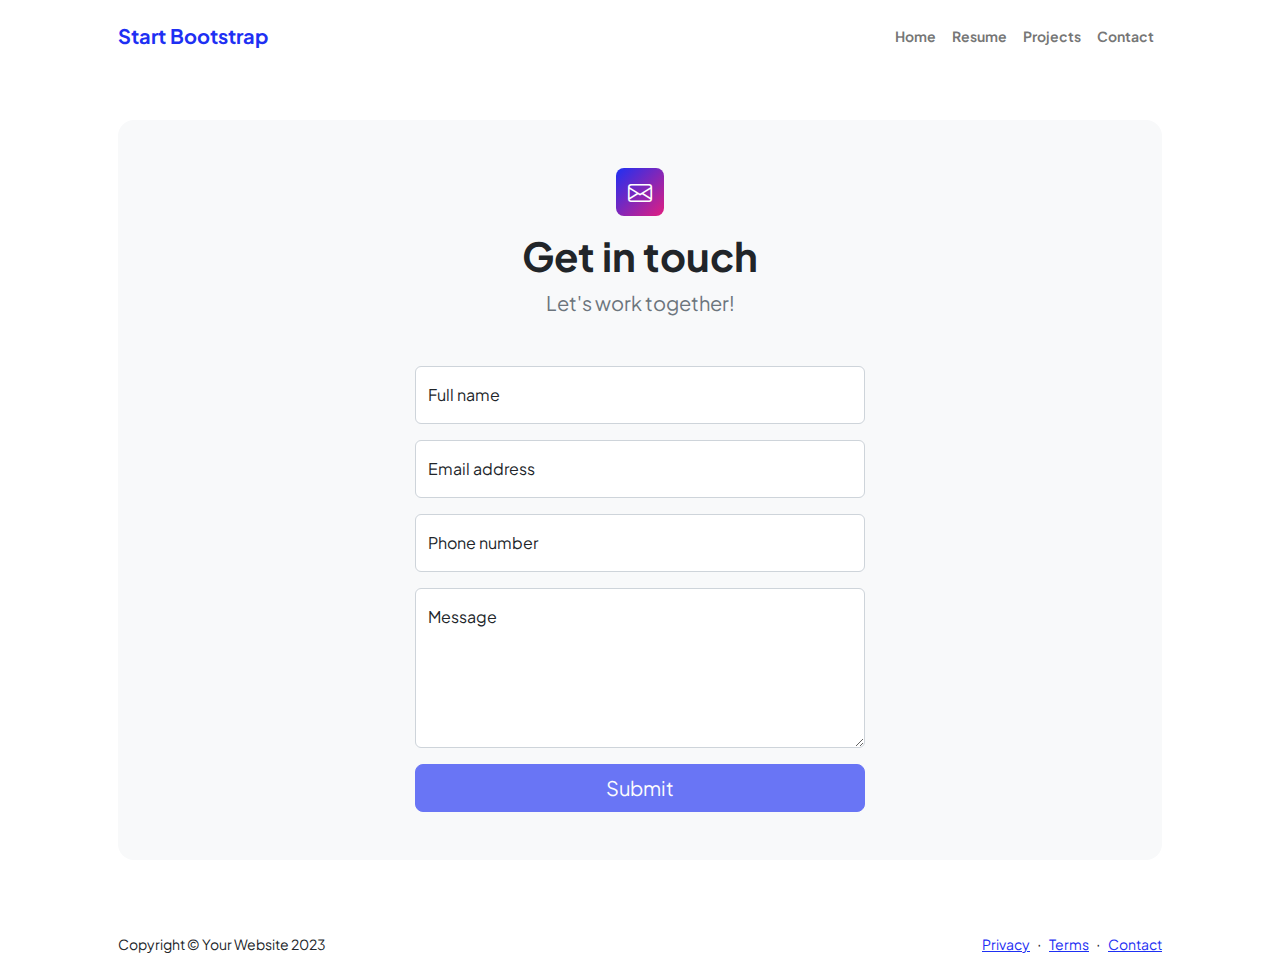
==== contact.html @ dffd6a07 "Add files via upload" ====
<!DOCTYPE html>
<html lang="en">
    <head>
        <meta charset="utf-8" />
        <meta name="viewport" content="width=device-width, initial-scale=1, shrink-to-fit=no" />
        <meta name="description" content />
        <meta name="author" content />
        <title>Modern Business - Start Bootstrap Template</title>
        <!-- Favicon-->
        <link rel="icon" type="image/x-icon" href="assets/favicon.ico" />
        <!-- Custom Google font-->
        <link rel="preconnect" href="https://fonts.googleapis.com" />
        <link rel="preconnect" href="https://fonts.gstatic.com" crossorigin />
        <link href="https://fonts.googleapis.com/css2?family=Plus+Jakarta+Sans:wght@100;200;300;400;500;600;700;800;900&amp;display=swap" rel="stylesheet" />
        <!-- Bootstrap icons-->
        <link href="https://cdn.jsdelivr.net/npm/bootstrap-icons@1.8.1/font/bootstrap-icons.css" rel="stylesheet" />
        <!-- Core theme CSS (includes Bootstrap)-->
        <link href="css/styles.css" rel="stylesheet" />
    </head>
    <body class="d-flex flex-column">
        <main class="flex-shrink-0">
            <!-- Navigation-->
            <nav class="navbar navbar-expand-lg navbar-light bg-white py-3">
                <div class="container px-5">
                    <a class="navbar-brand" href="index.html"><span class="fw-bolder text-primary">Start Bootstrap</span></a>
                    <button class="navbar-toggler" type="button" data-bs-toggle="collapse" data-bs-target="#navbarSupportedContent" aria-controls="navbarSupportedContent" aria-expanded="false" aria-label="Toggle navigation"><span class="navbar-toggler-icon"></span></button>
                    <div class="collapse navbar-collapse" id="navbarSupportedContent">
                        <ul class="navbar-nav ms-auto mb-2 mb-lg-0 small fw-bolder">
                            <li class="nav-item"><a class="nav-link" href="index.html">Home</a></li>
                            <li class="nav-item"><a class="nav-link" href="resume.html">Resume</a></li>
                            <li class="nav-item"><a class="nav-link" href="projects.html">Projects</a></li>
                            <li class="nav-item"><a class="nav-link" href="contact.html">Contact</a></li>
                        </ul>
                    </div>
                </div>
            </nav>
            <!-- Page content-->
            <section class="py-5">
                <div class="container px-5">
                    <!-- Contact form-->
                    <div class="bg-light rounded-4 py-5 px-4 px-md-5">
                        <div class="text-center mb-5">
                            <div class="feature bg-primary bg-gradient-primary-to-secondary text-white rounded-3 mb-3"><i class="bi bi-envelope"></i></div>
                            <h1 class="fw-bolder">Get in touch</h1>
                            <p class="lead fw-normal text-muted mb-0">Let's work together!</p>
                        </div>
                        <div class="row gx-5 justify-content-center">
                            <div class="col-lg-8 col-xl-6">
                                <!-- * * * * * * * * * * * * * * *-->
                                <!-- * * SB Forms Contact Form * *-->
                                <!-- * * * * * * * * * * * * * * *-->
                                <!-- This form is pre-integrated with SB Forms.-->
                                <!-- To make this form functional, sign up at-->
                                <!-- https://startbootstrap.com/solution/contact-forms-->
                                <!-- to get an API token!-->
                                <form id="contactForm" data-sb-form-api-token="API_TOKEN">
                                    <!-- Name input-->
                                    <div class="form-floating mb-3">
                                        <input class="form-control" id="name" type="text" placeholder="Enter your name..." data-sb-validations="required" />
                                        <label for="name">Full name</label>
                                        <div class="invalid-feedback" data-sb-feedback="name:required">A name is required.</div>
                                    </div>
                                    <!-- Email address input-->
                                    <div class="form-floating mb-3">
                                        <input class="form-control" id="email" type="email" placeholder="name@example.com" data-sb-validations="required,email" />
                                        <label for="email">Email address</label>
                                        <div class="invalid-feedback" data-sb-feedback="email:required">An email is required.</div>
                                        <div class="invalid-feedback" data-sb-feedback="email:email">Email is not valid.</div>
                                    </div>
                                    <!-- Phone number input-->
                                    <div class="form-floating mb-3">
                                        <input class="form-control" id="phone" type="tel" placeholder="(123) 456-7890" data-sb-validations="required" />
                                        <label for="phone">Phone number</label>
                                        <div class="invalid-feedback" data-sb-feedback="phone:required">A phone number is required.</div>
                                    </div>
                                    <!-- Message input-->
                                    <div class="form-floating mb-3">
                                        <textarea class="form-control" id="message" type="text" placeholder="Enter your message here..." style="height: 10rem" data-sb-validations="required"></textarea>
                                        <label for="message">Message</label>
                                        <div class="invalid-feedback" data-sb-feedback="message:required">A message is required.</div>
                                    </div>
                                    <!-- Submit success message-->
                                    <!---->
                                    <!-- This is what your users will see when the form-->
                                    <!-- has successfully submitted-->
                                    <div class="d-none" id="submitSuccessMessage">
                                        <div class="text-center mb-3">
                                            <div class="fw-bolder">Form submission successful!</div>
                                            To activate this form, sign up at
                                            <br />
                                            <a href="https://startbootstrap.com/solution/contact-forms">https://startbootstrap.com/solution/contact-forms</a>
                                        </div>
                                    </div>
                                    <!-- Submit error message-->
                                    <!---->
                                    <!-- This is what your users will see when there is-->
                                    <!-- an error submitting the form-->
                                    <div class="d-none" id="submitErrorMessage"><div class="text-center text-danger mb-3">Error sending message!</div></div>
                                    <!-- Submit Button-->
                                    <div class="d-grid"><button class="btn btn-primary btn-lg disabled" id="submitButton" type="submit">Submit</button></div>
                                </form>
                            </div>
                        </div>
                    </div>
                </div>
            </section>
        </main>
        <!-- Footer-->
        <footer class="bg-white py-4 mt-auto">
            <div class="container px-5">
                <div class="row align-items-center justify-content-between flex-column flex-sm-row">
                    <div class="col-auto"><div class="small m-0">Copyright &copy; Your Website 2023</div></div>
                    <div class="col-auto">
                        <a class="small" href="#!">Privacy</a>
                        <span class="mx-1">&middot;</span>
                        <a class="small" href="#!">Terms</a>
                        <span class="mx-1">&middot;</span>
                        <a class="small" href="#!">Contact</a>
                    </div>
                </div>
            </div>
        </footer>
        <!-- Bootstrap core JS-->
        <script src="https://cdn.jsdelivr.net/npm/bootstrap@5.2.3/dist/js/bootstrap.bundle.min.js"></script>
        <!-- Core theme JS-->
        <script src="js/scripts.js"></script>
        <!-- * * * * * * * * * * * * * * * * * * * * * * * * * * * * * * * * * * * * * * * *-->
        <!-- * *                               SB Forms JS                               * *-->
        <!-- * * Activate your form at https://startbootstrap.com/solution/contact-forms * *-->
        <!-- * * * * * * * * * * * * * * * * * * * * * * * * * * * * * * * * * * * * * * * *-->
        <script src="https://cdn.startbootstrap.com/sb-forms-latest.js"></script>
    </body>
</html>
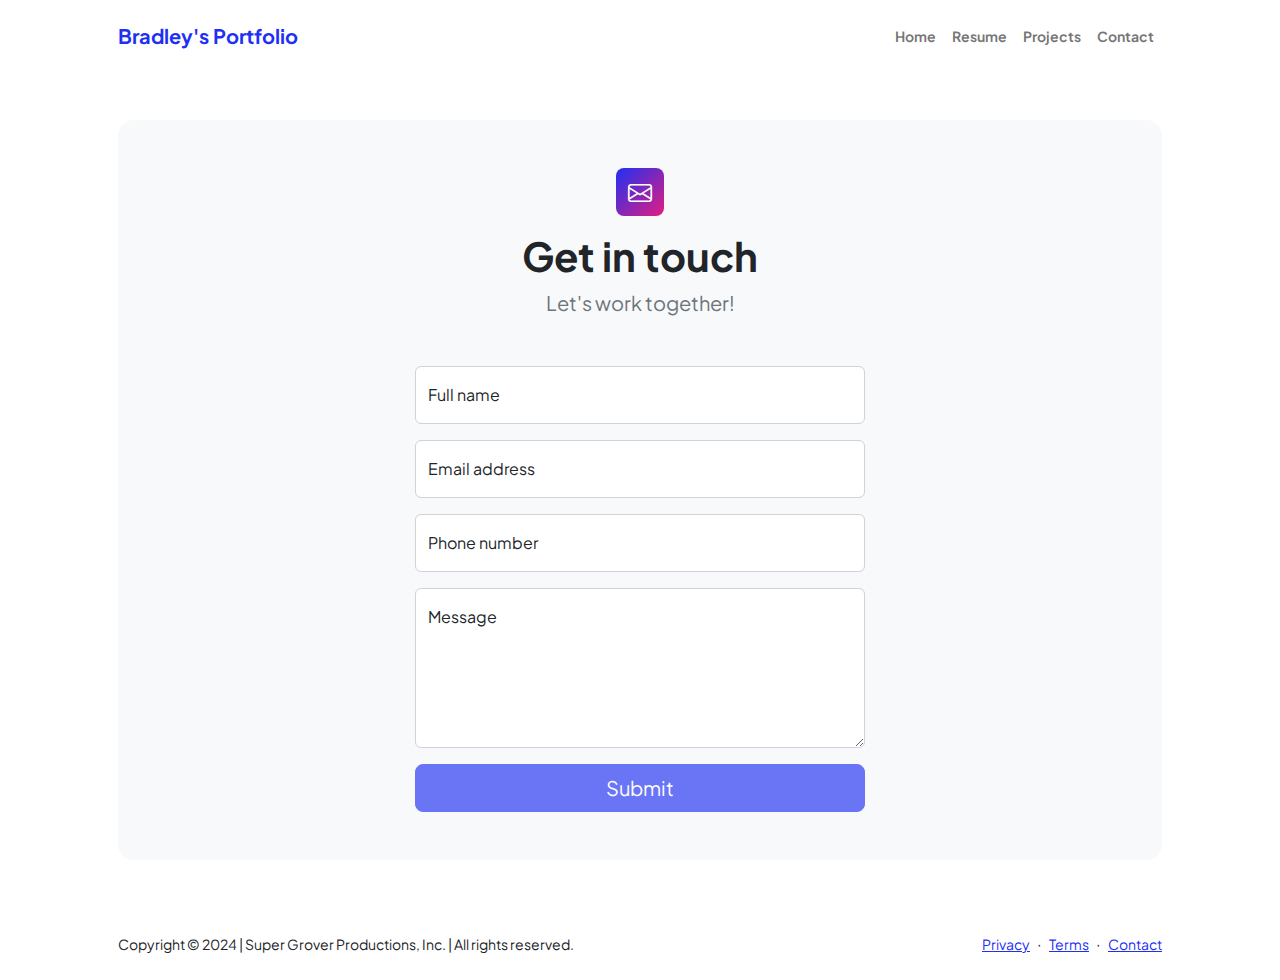
==== commit aa752c37: "Skimmed and changed a lot of the general content" ====
--- a/contact.html
+++ b/contact.html
@@ -5,7 +5,7 @@
         <meta name="viewport" content="width=device-width, initial-scale=1, shrink-to-fit=no" />
         <meta name="description" content />
         <meta name="author" content />
-        <title>Modern Business - Start Bootstrap Template</title>
+        <title>Bradley's Portfolio</title>
         <!-- Favicon-->
         <link rel="icon" type="image/x-icon" href="assets/favicon.ico" />
         <!-- Custom Google font-->
@@ -22,7 +22,7 @@
             <!-- Navigation-->
             <nav class="navbar navbar-expand-lg navbar-light bg-white py-3">
                 <div class="container px-5">
-                    <a class="navbar-brand" href="index.html"><span class="fw-bolder text-primary">Start Bootstrap</span></a>
+                    <a class="navbar-brand" href="index.html"><span class="fw-bolder text-primary">Bradley's Portfolio</span></a>
                     <button class="navbar-toggler" type="button" data-bs-toggle="collapse" data-bs-target="#navbarSupportedContent" aria-controls="navbarSupportedContent" aria-expanded="false" aria-label="Toggle navigation"><span class="navbar-toggler-icon"></span></button>
                     <div class="collapse navbar-collapse" id="navbarSupportedContent">
                         <ul class="navbar-nav ms-auto mb-2 mb-lg-0 small fw-bolder">
@@ -109,7 +109,7 @@
         <footer class="bg-white py-4 mt-auto">
             <div class="container px-5">
                 <div class="row align-items-center justify-content-between flex-column flex-sm-row">
-                    <div class="col-auto"><div class="small m-0">Copyright &copy; Your Website 2023</div></div>
+                    <div class="col-auto"><div class="small m-0">Copyright &copy; 2024 | Super Grover Productions, Inc. | All rights reserved.</div></div>
                     <div class="col-auto">
                         <a class="small" href="#!">Privacy</a>
                         <span class="mx-1">&middot;</span>
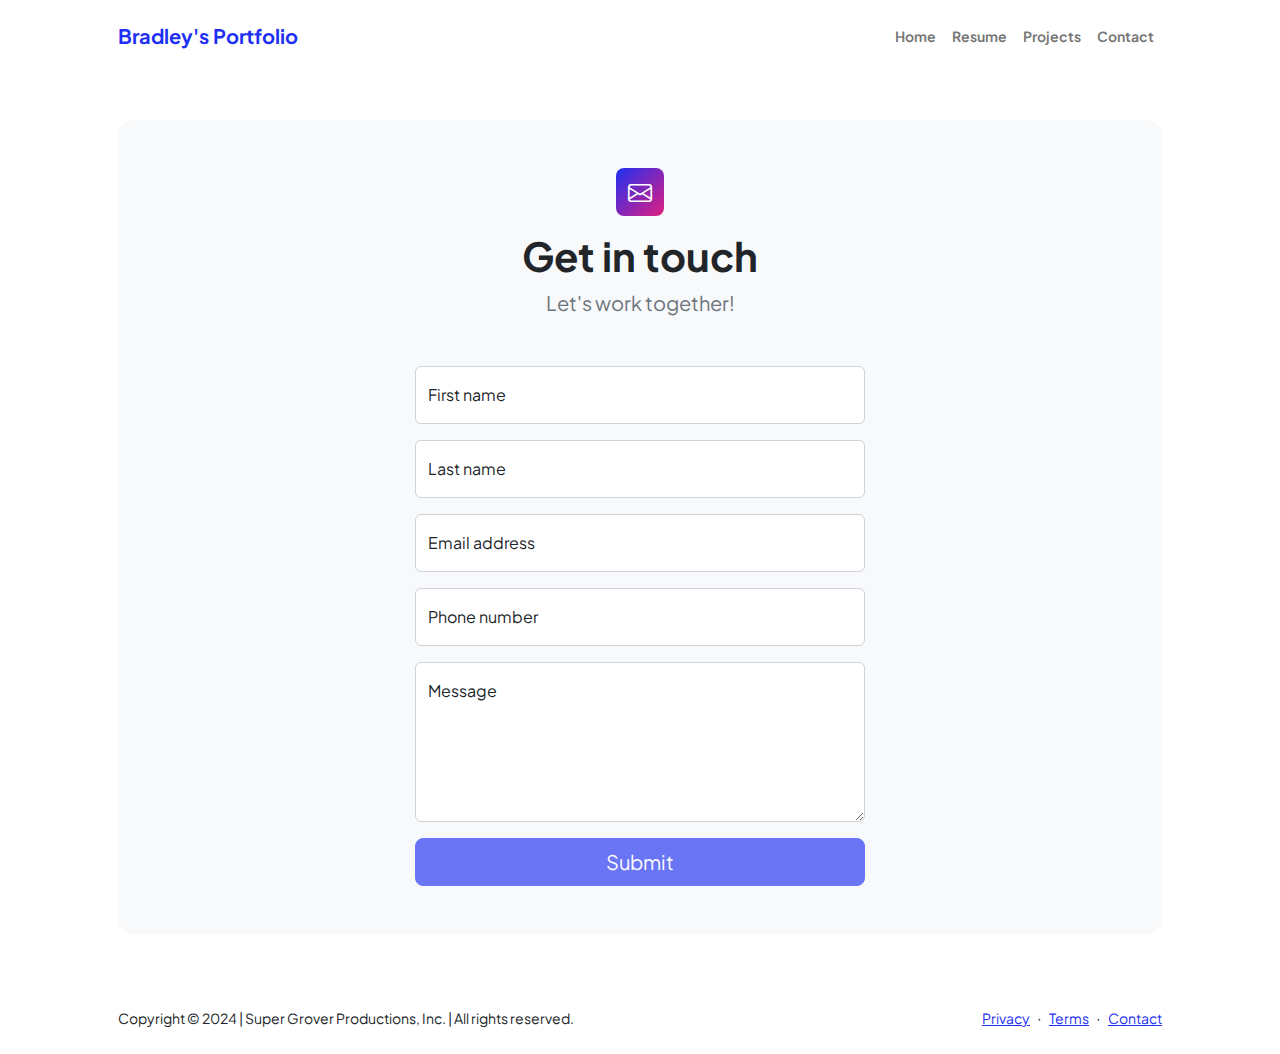
==== commit c9497c9d: "Worked mostly on the projects page" ====
--- a/contact.html
+++ b/contact.html
@@ -54,11 +54,17 @@
                                 <!-- https://startbootstrap.com/solution/contact-forms-->
                                 <!-- to get an API token!-->
                                 <form id="contactForm" data-sb-form-api-token="API_TOKEN">
-                                    <!-- Name input-->
+                                    <!-- First name input-->
                                     <div class="form-floating mb-3">
-                                        <input class="form-control" id="name" type="text" placeholder="Enter your name..." data-sb-validations="required" />
-                                        <label for="name">Full name</label>
-                                        <div class="invalid-feedback" data-sb-feedback="name:required">A name is required.</div>
+                                        <input class="form-control" id="fname" type="text" placeholder="Enter your name..." data-sb-validations="required" />
+                                        <label for="fname">First name</label>
+                                        <div class="invalid-feedback" data-sb-feedback="name:required">A first name is required.</div>
+                                    </div>
+                                    <!-- Last name input-->
+                                    <div class="form-floating mb-3">
+                                        <input class="form-control" id="lname" type="text" placeholder="Enter your name..." data-sb-validations="required" />
+                                        <label for="lname">Last name</label>
+                                        <div class="invalid-feedback" data-sb-feedback="name:required">A last name is required.</div>
                                     </div>
                                     <!-- Email address input-->
                                     <div class="form-floating mb-3">
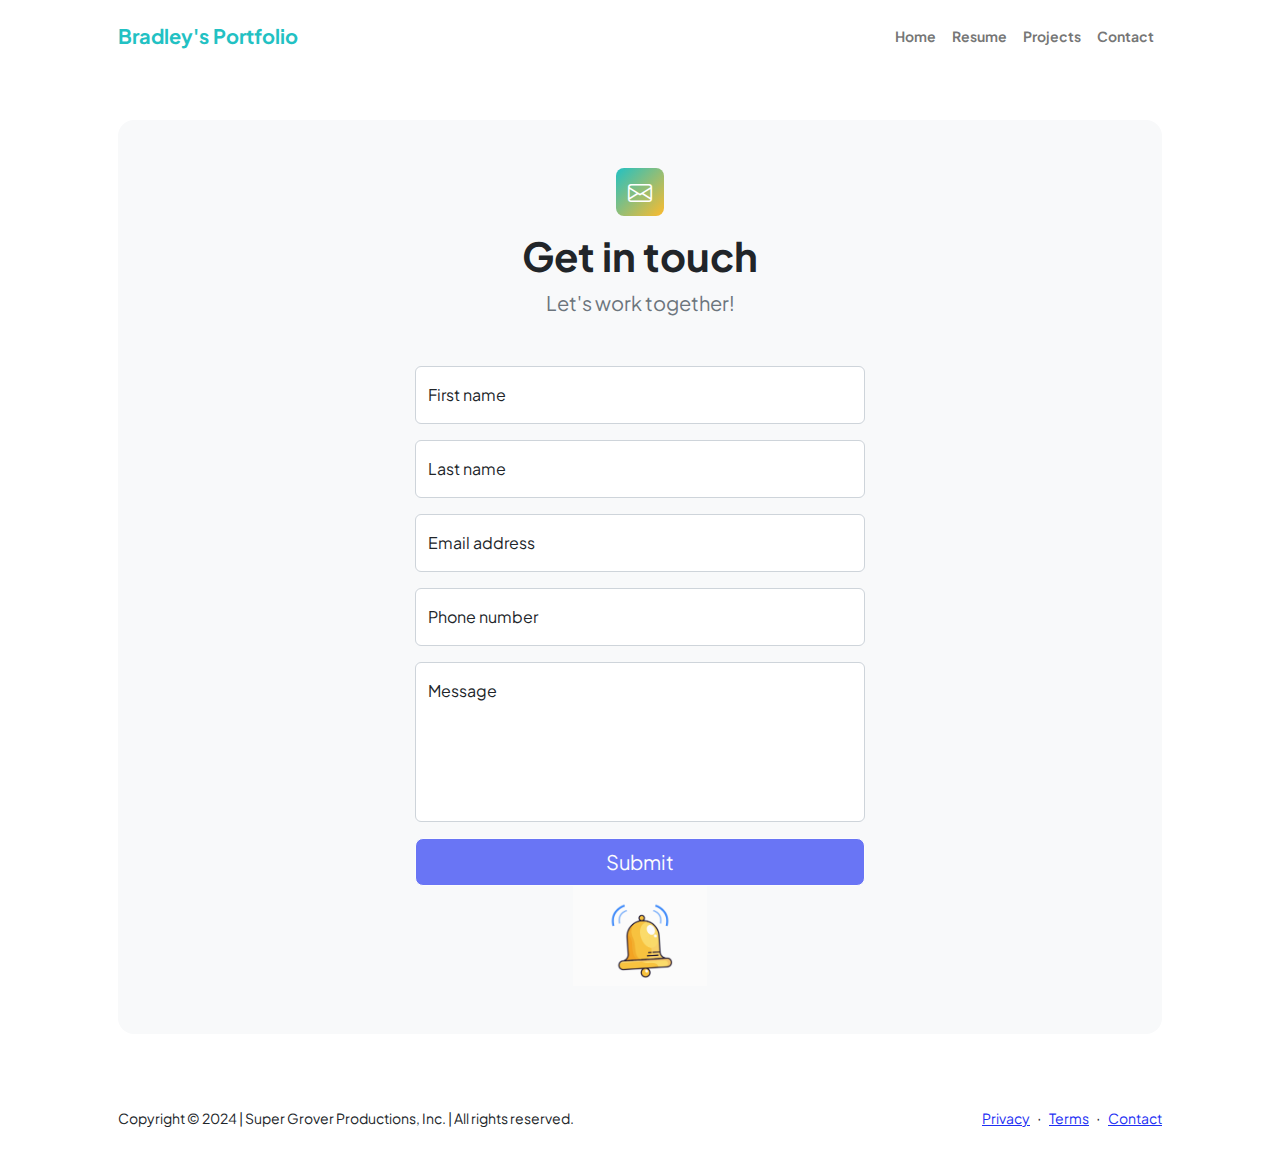
==== commit faf33f43: "Final edits made before submission" ====
--- a/contact.html
+++ b/contact.html
@@ -1,139 +1,169 @@
 <!DOCTYPE html>
 <html lang="en">
-    <head>
-        <meta charset="utf-8" />
-        <meta name="viewport" content="width=device-width, initial-scale=1, shrink-to-fit=no" />
-        <meta name="description" content />
-        <meta name="author" content />
-        <title>Bradley's Portfolio</title>
-        <!-- Favicon-->
-        <link rel="icon" type="image/x-icon" href="assets/favicon.ico" />
-        <!-- Custom Google font-->
-        <link rel="preconnect" href="https://fonts.googleapis.com" />
-        <link rel="preconnect" href="https://fonts.gstatic.com" crossorigin />
-        <link href="https://fonts.googleapis.com/css2?family=Plus+Jakarta+Sans:wght@100;200;300;400;500;600;700;800;900&amp;display=swap" rel="stylesheet" />
-        <!-- Bootstrap icons-->
-        <link href="https://cdn.jsdelivr.net/npm/bootstrap-icons@1.8.1/font/bootstrap-icons.css" rel="stylesheet" />
-        <!-- Core theme CSS (includes Bootstrap)-->
-        <link href="css/styles.css" rel="stylesheet" />
-    </head>
-    <body class="d-flex flex-column">
-        <main class="flex-shrink-0">
-            <!-- Navigation-->
-            <nav class="navbar navbar-expand-lg navbar-light bg-white py-3">
-                <div class="container px-5">
-                    <a class="navbar-brand" href="index.html"><span class="fw-bolder text-primary">Bradley's Portfolio</span></a>
-                    <button class="navbar-toggler" type="button" data-bs-toggle="collapse" data-bs-target="#navbarSupportedContent" aria-controls="navbarSupportedContent" aria-expanded="false" aria-label="Toggle navigation"><span class="navbar-toggler-icon"></span></button>
-                    <div class="collapse navbar-collapse" id="navbarSupportedContent">
-                        <ul class="navbar-nav ms-auto mb-2 mb-lg-0 small fw-bolder">
-                            <li class="nav-item"><a class="nav-link" href="index.html">Home</a></li>
-                            <li class="nav-item"><a class="nav-link" href="resume.html">Resume</a></li>
-                            <li class="nav-item"><a class="nav-link" href="projects.html">Projects</a></li>
-                            <li class="nav-item"><a class="nav-link" href="contact.html">Contact</a></li>
-                        </ul>
+
+<head>
+    <meta charset="utf-8" />
+    <meta name="viewport" content="width=device-width, initial-scale=1, shrink-to-fit=no" />
+    <meta name="description" content />
+    <meta name="author" content />
+    <title>Bradley's Portfolio</title>
+    <!-- Favicon-->
+    <link rel="icon" type="image/x-icon" href="assets/favicon.ico" />
+    <!-- Custom Google font-->
+    <link rel="preconnect" href="https://fonts.googleapis.com" />
+    <link rel="preconnect" href="https://fonts.gstatic.com" crossorigin />
+    <link
+        href="https://fonts.googleapis.com/css2?family=Plus+Jakarta+Sans:wght@100;200;300;400;500;600;700;800;900&amp;display=swap"
+        rel="stylesheet" />
+    <!-- Bootstrap icons-->
+    <link href="https://cdn.jsdelivr.net/npm/bootstrap-icons@1.8.1/font/bootstrap-icons.css" rel="stylesheet" />
+    <!-- Core theme CSS (includes Bootstrap)-->
+    <link href="css/styles.css" rel="stylesheet" />
+</head>
+
+<body class="d-flex flex-column">
+    <main class="flex-shrink-0">
+        <!-- Navigation-->
+        <nav class="navbar navbar-expand-lg navbar-light bg-white py-3">
+            <div class="container px-5">
+                <a class="navbar-brand" href="index.html"><span class="fw-bolder text-primary">Bradley's
+                        Portfolio</span></a>
+                <button class="navbar-toggler" type="button" data-bs-toggle="collapse"
+                    data-bs-target="#navbarSupportedContent" aria-controls="navbarSupportedContent"
+                    aria-expanded="false" aria-label="Toggle navigation"><span
+                        class="navbar-toggler-icon"></span></button>
+                <div class="collapse navbar-collapse" id="navbarSupportedContent">
+                    <ul class="navbar-nav ms-auto mb-2 mb-lg-0 small fw-bolder">
+                        <li class="nav-item"><a class="nav-link" href="index.html">Home</a></li>
+                        <li class="nav-item"><a class="nav-link" href="resume.html">Resume</a></li>
+                        <li class="nav-item"><a class="nav-link" href="projects.html">Projects</a></li>
+                        <li class="nav-item"><a class="nav-link" href="contact.html">Contact</a></li>
+                    </ul>
+                </div>
+            </div>
+        </nav>
+        <!-- Page content-->
+        <section class="py-5">
+            <div class="container px-5">
+                <!-- Contact form-->
+                <div class="bg-light rounded-4 py-5 px-4 px-md-5">
+                    <div class="text-center mb-5">
+                        <div class="feature bg-primary bg-gradient-primary-to-secondary text-white rounded-3 mb-3"><i
+                                class="bi bi-envelope"></i></div>
+                        <h1 class="fw-bolder">Get in touch</h1>
+                        <p class="lead fw-normal text-muted mb-0">Let's work together!</p>
                     </div>
-                </div>
-            </nav>
-            <!-- Page content-->
-            <section class="py-5">
-                <div class="container px-5">
-                    <!-- Contact form-->
-                    <div class="bg-light rounded-4 py-5 px-4 px-md-5">
-                        <div class="text-center mb-5">
-                            <div class="feature bg-primary bg-gradient-primary-to-secondary text-white rounded-3 mb-3"><i class="bi bi-envelope"></i></div>
-                            <h1 class="fw-bolder">Get in touch</h1>
-                            <p class="lead fw-normal text-muted mb-0">Let's work together!</p>
-                        </div>
-                        <div class="row gx-5 justify-content-center">
-                            <div class="col-lg-8 col-xl-6">
-                                <!-- * * * * * * * * * * * * * * *-->
-                                <!-- * * SB Forms Contact Form * *-->
-                                <!-- * * * * * * * * * * * * * * *-->
-                                <!-- This form is pre-integrated with SB Forms.-->
-                                <!-- To make this form functional, sign up at-->
-                                <!-- https://startbootstrap.com/solution/contact-forms-->
-                                <!-- to get an API token!-->
-                                <form id="contactForm" data-sb-form-api-token="API_TOKEN">
-                                    <!-- First name input-->
-                                    <div class="form-floating mb-3">
-                                        <input class="form-control" id="fname" type="text" placeholder="Enter your name..." data-sb-validations="required" />
-                                        <label for="fname">First name</label>
-                                        <div class="invalid-feedback" data-sb-feedback="name:required">A first name is required.</div>
+                    <div class="row gx-5 justify-content-center">
+                        <div class="col-lg-8 col-xl-6">
+                            <!-- * * * * * * * * * * * * * * *-->
+                            <!-- * * SB Forms Contact Form * *-->
+                            <!-- * * * * * * * * * * * * * * *-->
+                            <!-- This form is pre-integrated with SB Forms.-->
+                            <!-- To make this form functional, sign up at-->
+                            <!-- https://startbootstrap.com/solution/contact-forms-->
+                            <!-- to get an API token!-->
+                            <form id="contactForm" data-sb-form-api-token="API_TOKEN">
+                                <!-- First name input-->
+                                <div class="form-floating mb-3">
+                                    <input class="form-control" id="fname" type="text" placeholder="Enter your name..."
+                                        data-sb-validations="required" />
+                                    <label for="fname">First name</label>
+                                    <div class="invalid-feedback" data-sb-feedback="name:required">A first name is
+                                        required.</div>
+                                </div>
+                                <!-- Last name input-->
+                                <div class="form-floating mb-3">
+                                    <input class="form-control" id="lname" type="text" placeholder="Enter your name..."
+                                        data-sb-validations="required" />
+                                    <label for="lname">Last name</label>
+                                    <div class="invalid-feedback" data-sb-feedback="name:required">A last name is
+                                        required.</div>
+                                </div>
+                                <!-- Email address input-->
+                                <div class="form-floating mb-3">
+                                    <input class="form-control" id="email" type="email" placeholder="name@example.com"
+                                        data-sb-validations="required,email" />
+                                    <label for="email">Email address</label>
+                                    <div class="invalid-feedback" data-sb-feedback="email:required">An email is
+                                        required.</div>
+                                    <div class="invalid-feedback" data-sb-feedback="email:email">Email is not valid.
                                     </div>
-                                    <!-- Last name input-->
-                                    <div class="form-floating mb-3">
-                                        <input class="form-control" id="lname" type="text" placeholder="Enter your name..." data-sb-validations="required" />
-                                        <label for="lname">Last name</label>
-                                        <div class="invalid-feedback" data-sb-feedback="name:required">A last name is required.</div>
+                                </div>
+                                <!-- Phone number input-->
+                                <div class="form-floating mb-3">
+                                    <input class="form-control" id="phone" type="tel" placeholder="(123) 456-7890"
+                                        data-sb-validations="required" />
+                                    <label for="phone">Phone number</label>
+                                    <div class="invalid-feedback" data-sb-feedback="phone:required">A phone number is
+                                        required.</div>
+                                </div>
+                                <!-- Message input-->
+                                <div class="form-floating mb-3">
+                                    <input class="form-control" id="message" type="text"
+                                        placeholder="Enter your message here..." style="height: 10rem"
+                                        data-sb-validations="required"></textarea>
+                                    <label for="message">Message</label>
+                                    <div class="invalid-feedback" data-sb-feedback="message:required">A message is
+                                        required.</div>
+                                </div>
+                                <!-- Submit success message-->
+                                <!---->
+                                <!-- This is what your users will see when the form-->
+                                <!-- has successfully submitted-->
+                                <div class="d-none" id="submitSuccessMessage">
+                                    <div class="text-center mb-3">
+                                        <div class="fw-bolder">Form submission successful!</div>
+                                        To activate this form, sign up at
+                                        <br />
+                                        <a
+                                            href="https://startbootstrap.com/solution/contact-forms">https://startbootstrap.com/solution/contact-forms</a>
                                     </div>
-                                    <!-- Email address input-->
-                                    <div class="form-floating mb-3">
-                                        <input class="form-control" id="email" type="email" placeholder="name@example.com" data-sb-validations="required,email" />
-                                        <label for="email">Email address</label>
-                                        <div class="invalid-feedback" data-sb-feedback="email:required">An email is required.</div>
-                                        <div class="invalid-feedback" data-sb-feedback="email:email">Email is not valid.</div>
-                                    </div>
-                                    <!-- Phone number input-->
-                                    <div class="form-floating mb-3">
-                                        <input class="form-control" id="phone" type="tel" placeholder="(123) 456-7890" data-sb-validations="required" />
-                                        <label for="phone">Phone number</label>
-                                        <div class="invalid-feedback" data-sb-feedback="phone:required">A phone number is required.</div>
-                                    </div>
-                                    <!-- Message input-->
-                                    <div class="form-floating mb-3">
-                                        <textarea class="form-control" id="message" type="text" placeholder="Enter your message here..." style="height: 10rem" data-sb-validations="required"></textarea>
-                                        <label for="message">Message</label>
-                                        <div class="invalid-feedback" data-sb-feedback="message:required">A message is required.</div>
-                                    </div>
-                                    <!-- Submit success message-->
-                                    <!---->
-                                    <!-- This is what your users will see when the form-->
-                                    <!-- has successfully submitted-->
-                                    <div class="d-none" id="submitSuccessMessage">
-                                        <div class="text-center mb-3">
-                                            <div class="fw-bolder">Form submission successful!</div>
-                                            To activate this form, sign up at
-                                            <br />
-                                            <a href="https://startbootstrap.com/solution/contact-forms">https://startbootstrap.com/solution/contact-forms</a>
-                                        </div>
-                                    </div>
-                                    <!-- Submit error message-->
-                                    <!---->
-                                    <!-- This is what your users will see when there is-->
-                                    <!-- an error submitting the form-->
-                                    <div class="d-none" id="submitErrorMessage"><div class="text-center text-danger mb-3">Error sending message!</div></div>
-                                    <!-- Submit Button-->
-                                    <div class="d-grid"><button class="btn btn-primary btn-lg disabled" id="submitButton" type="submit">Submit</button></div>
-                                </form>
-                            </div>
+                                </div>
+                                <!-- Submit error message-->
+                                <!---->
+                                <!-- This is what your users will see when there is-->
+                                <!-- an error submitting the form-->
+                                <div class="d-none" id="submitErrorMessage">
+                                    <div class="text-center text-danger mb-3">Error sending message!</div>
+                                </div>
+                                <!-- Submit Button-->
+                                <div class="d-grid"><button class="btn btn-primary btn-lg disabled" id="submitButton"
+                                        type="submit">Submit</button></div>
+                                <center><a><img src="./images/bell svg.gif" alt="bell" height="100px"></a>
+                            </form>
                         </div>
                     </div>
                 </div>
-            </section>
-        </main>
-        <!-- Footer-->
-        <footer class="bg-white py-4 mt-auto">
-            <div class="container px-5">
-                <div class="row align-items-center justify-content-between flex-column flex-sm-row">
-                    <div class="col-auto"><div class="small m-0">Copyright &copy; 2024 | Super Grover Productions, Inc. | All rights reserved.</div></div>
-                    <div class="col-auto">
-                        <a class="small" href="#!">Privacy</a>
-                        <span class="mx-1">&middot;</span>
-                        <a class="small" href="#!">Terms</a>
-                        <span class="mx-1">&middot;</span>
-                        <a class="small" href="#!">Contact</a>
+            </div>
+        </section>
+    </main>
+    <!-- Footer-->
+    <footer class="bg-white py-4 mt-auto">
+        <div class="container px-5">
+            <div class="row align-items-center justify-content-between flex-column flex-sm-row">
+                <div class="col-auto">
+                    <div class="small m-0">Copyright &copy; 2024 | Super Grover Productions, Inc. | All rights reserved.
                     </div>
                 </div>
+                <div class="col-auto">
+                    <a class="small" href="#!">Privacy</a>
+                    <span class="mx-1">&middot;</span>
+                    <a class="small" href="#!">Terms</a>
+                    <span class="mx-1">&middot;</span>
+                    <a class="small" href="#!">Contact</a>
+                </div>
             </div>
-        </footer>
-        <!-- Bootstrap core JS-->
-        <script src="https://cdn.jsdelivr.net/npm/bootstrap@5.2.3/dist/js/bootstrap.bundle.min.js"></script>
-        <!-- Core theme JS-->
-        <script src="js/scripts.js"></script>
-        <!-- * * * * * * * * * * * * * * * * * * * * * * * * * * * * * * * * * * * * * * * *-->
-        <!-- * *                               SB Forms JS                               * *-->
-        <!-- * * Activate your form at https://startbootstrap.com/solution/contact-forms * *-->
-        <!-- * * * * * * * * * * * * * * * * * * * * * * * * * * * * * * * * * * * * * * * *-->
-        <script src="https://cdn.startbootstrap.com/sb-forms-latest.js"></script>
-    </body>
-</html>
+        </div>
+    </footer>
+    <!-- Bootstrap core JS-->
+    <script src="https://cdn.jsdelivr.net/npm/bootstrap@5.2.3/dist/js/bootstrap.bundle.min.js"></script>
+    <!-- Core theme JS-->
+    <script src="js/scripts.js"></script>
+    <!-- * * * * * * * * * * * * * * * * * * * * * * * * * * * * * * * * * * * * * * * *-->
+    <!-- * *                               SB Forms JS                               * *-->
+    <!-- * * Activate your form at https://startbootstrap.com/solution/contact-forms * *-->
+    <!-- * * * * * * * * * * * * * * * * * * * * * * * * * * * * * * * * * * * * * * * *-->
+    <script src="https://cdn.startbootstrap.com/sb-forms-latest.js"></script>
+</body>
+
+</html>